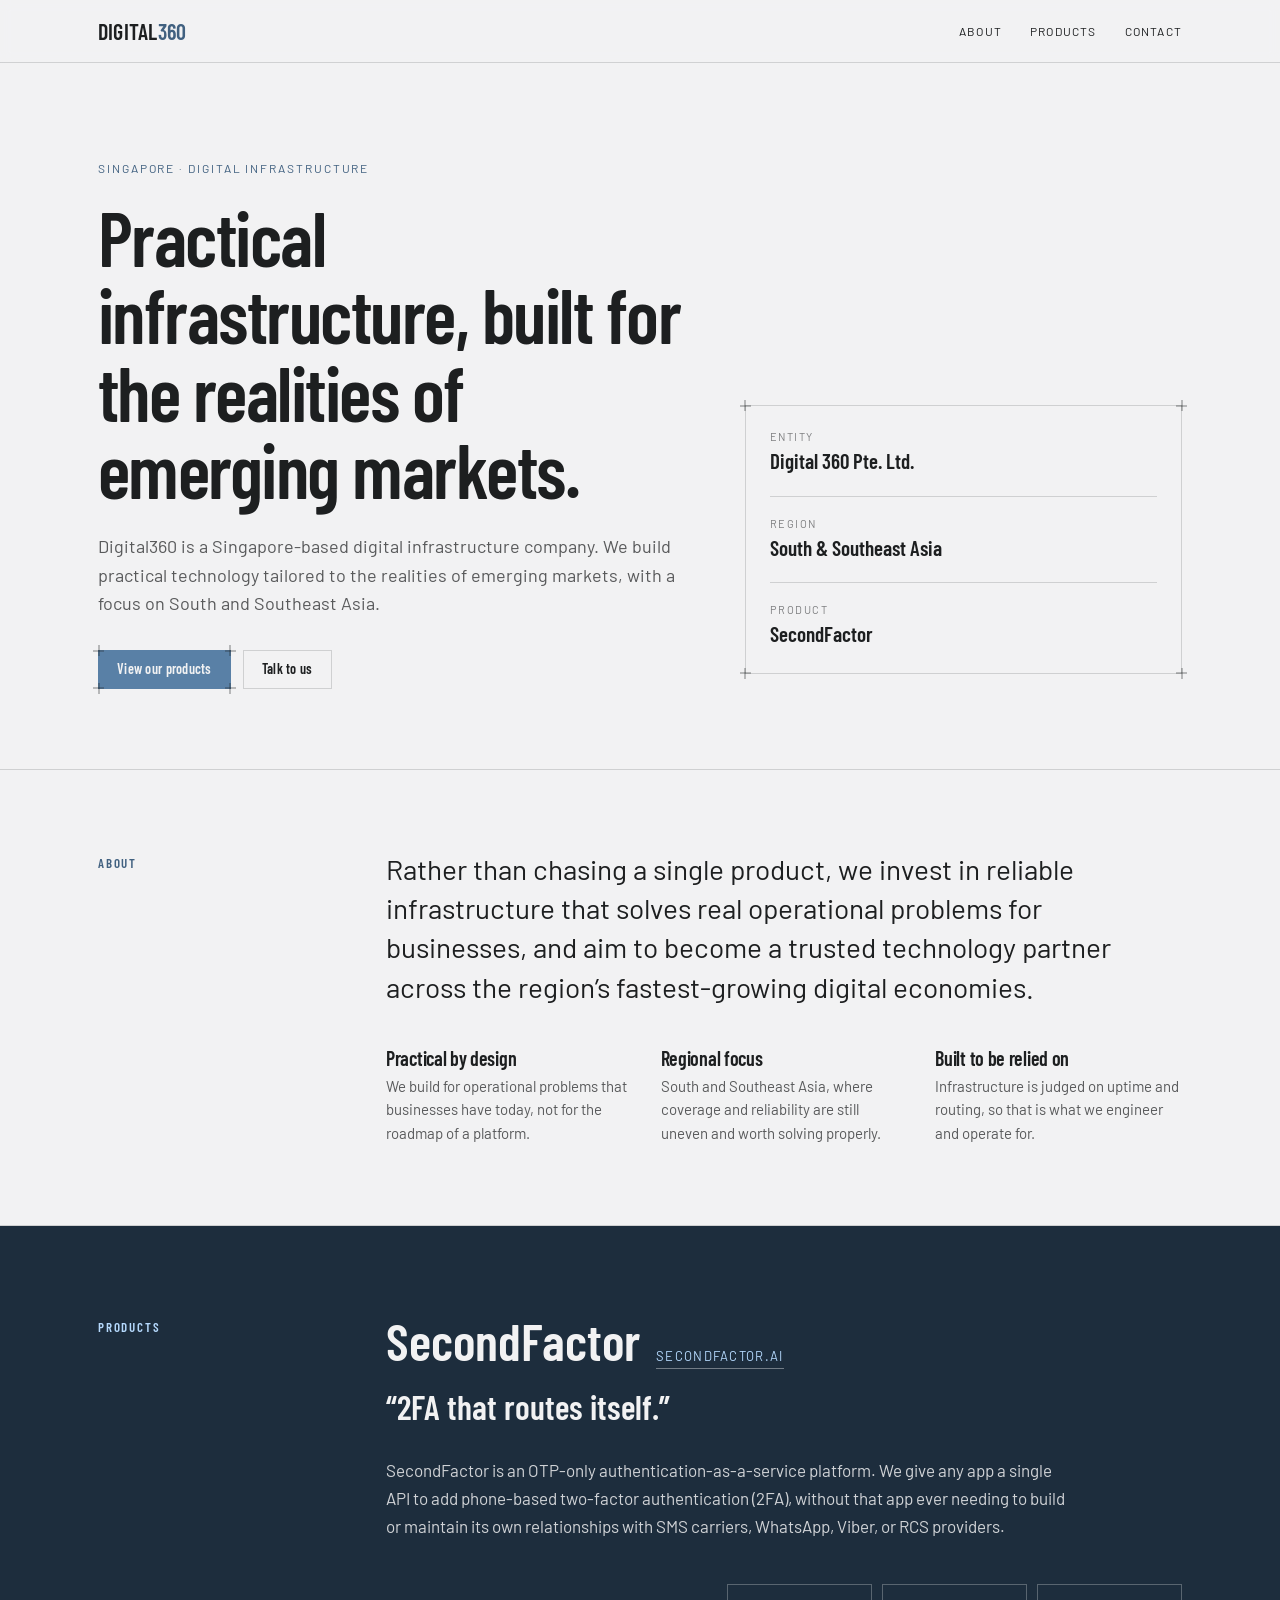
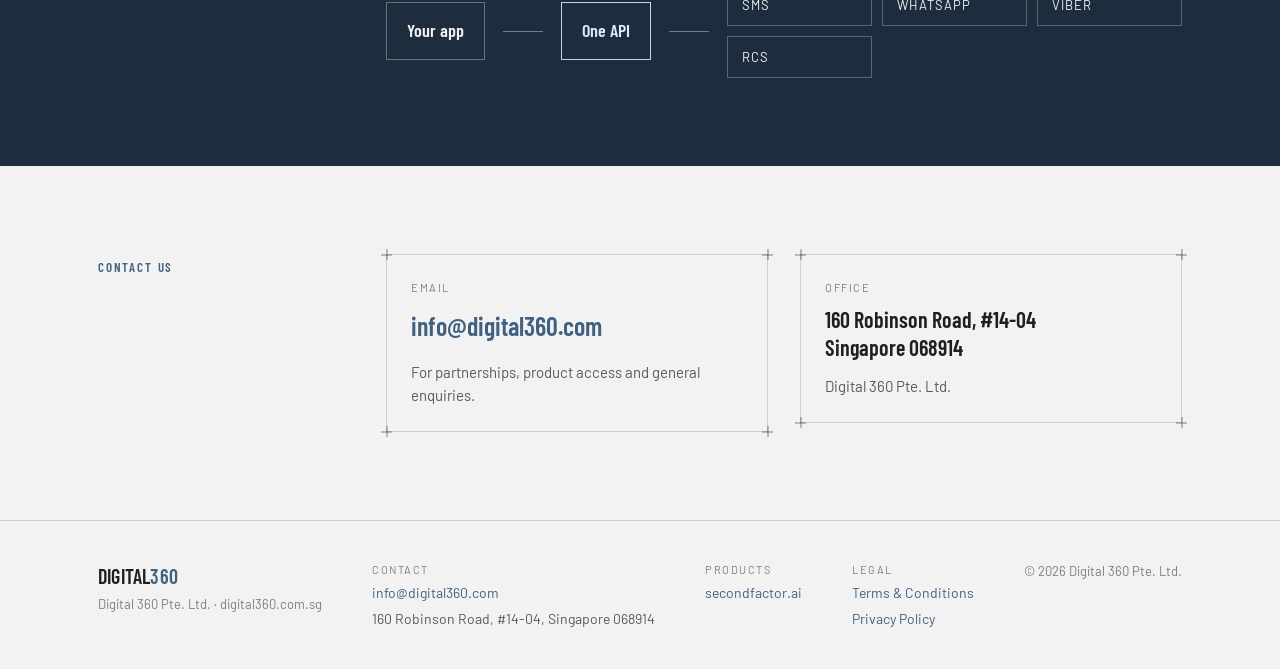
==== index.html @ 9bb86b34 "initial" ====
<!DOCTYPE html>
<html lang="en">
<head>
<meta charset="utf-8">
<meta name="viewport" content="width=device-width, initial-scale=1">
<title>Digital360 — Digital infrastructure, Singapore</title>
<meta name="description" content="Digital360 is a Singapore-based digital infrastructure company building practical technology for emerging markets across South and Southeast Asia.">
<link rel="preconnect" href="https://fonts.googleapis.com">
<link rel="preconnect" href="https://fonts.gstatic.com" crossorigin>
<link rel="stylesheet" href="https://fonts.googleapis.com/css2?family=Barlow:wght@400;500;700&family=Barlow+Condensed:wght@400;600&display=swap">
<link rel="stylesheet" href="css/styles.css">
</head>
<body>

<header class="site-header">
  <div class="wrap">
    <a class="brand" href="#top">DIGITAL<span>360</span></a>
    <nav class="site-nav">
      <a href="#about">About</a>
      <a href="#products">Products</a>
      <a href="#contact">Contact</a>
    </nav>
  </div>
</header>

<main>

  <section class="hero rule" id="top">
    <div class="wrap">
      <div class="hero-grid">
        <div>
          <span class="eyebrow">Singapore · Digital Infrastructure</span>
          <h1>Practical infrastructure, built for the realities of emerging markets.</h1>
          <p class="hero-lede">Digital360 is a Singapore-based digital infrastructure company. We build practical technology tailored to the realities of emerging markets, with a focus on South and Southeast Asia.</p>
          <div class="hero-actions">
            <a class="btn btn-primary blueprint" href="#products"><i class="corner tl"></i><i class="corner tr"></i><i class="corner bl"></i><i class="corner br"></i>View our products</a>
            <a class="btn btn-secondary" href="#contact">Talk to us</a>
          </div>
        </div>
        <dl class="facts blueprint">
          <i class="corner tl"></i><i class="corner tr"></i><i class="corner bl"></i><i class="corner br"></i>
          <div>
            <dt class="label">Entity</dt>
            <dd>Digital 360 Pte. Ltd.</dd>
          </div>
          <div class="divider"></div>
          <div>
            <dt class="label">Region</dt>
            <dd>South &amp; Southeast Asia</dd>
          </div>
          <div class="divider"></div>
          <div>
            <dt class="label">Product</dt>
            <dd>SecondFactor</dd>
          </div>
        </dl>
      </div>
    </div>
  </section>

  <section class="section rule" id="about">
    <div class="wrap">
      <div class="section-grid">
        <h2 class="section-label">About</h2>
        <div>
          <p class="statement">Rather than chasing a single product, we invest in reliable infrastructure that solves real operational problems for businesses, and aim to become a trusted technology partner across the region&rsquo;s fastest-growing digital economies.</p>
          <div class="points">
            <div>
              <h3>Practical by design</h3>
              <p>We build for operational problems that businesses have today, not for the roadmap of a platform.</p>
            </div>
            <div>
              <h3>Regional focus</h3>
              <p>South and Southeast Asia, where coverage and reliability are still uneven and worth solving properly.</p>
            </div>
            <div>
              <h3>Built to be relied on</h3>
              <p>Infrastructure is judged on uptime and routing, so that is what we engineer and operate for.</p>
            </div>
          </div>
        </div>
      </div>
    </div>
  </section>

  <section class="products" id="products">
    <div class="wrap">
      <div class="section-grid">
        <h2 class="section-label">Products</h2>
        <div>
          <div class="product-head">
            <span class="product-name">SecondFactor</span>
            <a class="product-link" href="https://secondfactor.ai" target="_blank" rel="noopener">secondfactor.ai</a>
          </div>
          <p class="product-claim">&ldquo;2FA that routes itself.&rdquo;</p>
          <p class="product-body">SecondFactor is an OTP-only authentication-as-a-service platform. We give any app a single API to add phone-based two-factor authentication (2FA), without that app ever needing to build or maintain its own relationships with SMS carriers, WhatsApp, Viber, or RCS providers.</p>
          <div class="routing">
            <div class="node">Your app</div>
            <div class="link"></div>
            <div class="node api">One API</div>
            <div class="link"></div>
            <div class="channels">
              <div class="channel">SMS</div>
              <div class="channel">WhatsApp</div>
              <div class="channel">Viber</div>
              <div class="channel">RCS</div>
            </div>
          </div>
        </div>
      </div>
    </div>
  </section>

  <section class="contact" id="contact">
    <div class="wrap">
      <div class="section-grid">
        <h2 class="section-label">Contact us</h2>
        <div class="contact-cards">
          <div class="contact-card blueprint">
            <i class="corner tl"></i><i class="corner tr"></i><i class="corner bl"></i><i class="corner br"></i>
            <span class="label">Email</span>
            <a class="big" href="mailto:info@digital360.com">info@digital360.com</a>
            <p>For partnerships, product access and general enquiries.</p>
          </div>
          <div class="contact-card blueprint">
            <i class="corner tl"></i><i class="corner tr"></i><i class="corner bl"></i><i class="corner br"></i>
            <span class="label">Office</span>
            <div class="addr">160 Robinson Road, #14-04<br>Singapore 068914</div>
            <p>Digital 360 Pte. Ltd.</p>
          </div>
        </div>
      </div>
    </div>
  </section>

</main>

<footer class="site-footer">
  <div class="wrap">
    <div>
      <span class="brand">DIGITAL<span>360</span></span>
      <span class="fine">Digital 360 Pte. Ltd. · digital360.com.sg</span>
    </div>
    <div class="col">
      <span class="label">Contact</span>
      <a href="mailto:info@digital360.com">info@digital360.com</a>
      <span class="addr">160 Robinson Road, #14-04, Singapore 068914</span>
    </div>
    <div class="col">
      <span class="label">Products</span>
      <a href="https://secondfactor.ai" target="_blank" rel="noopener">secondfactor.ai</a>
    </div>
    <div class="col">
      <span class="label">Legal</span>
      <a href="terms.html" target="_blank" rel="noopener">Terms &amp; Conditions</a>
      <a href="privacy.html" target="_blank" rel="noopener">Privacy Policy</a>
    </div>
    <div class="fine">© <span data-year>2026</span> Digital 360 Pte. Ltd.</div>
  </div>
</footer>

<script src="js/main.js"></script>
</body>
</html>
---- css/styles.css ----
/* Digital360 — digital360.com.sg
   Design tokens from the Industry design system. */

:root {
  --bg: #f2f2f3;
  --surface: #e9e9ea;
  --text: #1d1f20;
  --muted: rgba(29, 31, 32, 0.72);
  --faint: rgba(29, 31, 32, 0.55);
  --divider: rgba(29, 31, 32, 0.16);
  --accent: #5980a6;
  --accent-200: #d6ebff;
  --accent-300: #b5d9fd;
  --accent-600: #597ea3;
  --accent-700: #416180;
  --accent-900: #1d2d3d;
  --paper: #f2f2f3;
  --font-heading: "Barlow Condensed", system-ui, sans-serif;
  --font-body: "Barlow", system-ui, sans-serif;
  --wrap: 1140px;
}

*, *::before, *::after { box-sizing: border-box; }

html { scroll-behavior: smooth; }

body {
  margin: 0;
  background: var(--bg);
  color: var(--text);
  font-family: var(--font-body);
  font-size: 15px;
  line-height: 1.55;
  -webkit-font-smoothing: antialiased;
}

h1, h2, h3, h4 {
  font-family: var(--font-heading);
  font-weight: 600;
  line-height: 1.12;
  letter-spacing: -0.015em;
  margin: 0;
}

p { margin: 0; }

a { color: var(--accent-700); text-decoration: none; text-underline-offset: 3px; }
a:hover { color: var(--accent-900); text-decoration: underline; }

:focus { outline: none; }
:focus-visible { outline: 2px solid var(--accent); outline-offset: 2px; }
::selection { background: rgba(89, 128, 166, 0.3); }

.wrap { max-width: var(--wrap); margin: 0 auto; padding: 0 28px; }
.rule { border-bottom: 1px solid var(--divider); }

/* blueprint frame */
.blueprint { position: relative; border: 1px solid var(--divider); border-radius: 0; }
.blueprint > .corner { position: absolute; width: 11px; height: 11px; color: rgba(29, 31, 32, 0.55); }
.blueprint > .corner::before,
.blueprint > .corner::after { content: ""; position: absolute; background: currentColor; }
.blueprint > .corner::before { left: 50%; top: 0; width: 1px; height: 100%; transform: translateX(-0.5px); }
.blueprint > .corner::after { top: 50%; left: 0; height: 1px; width: 100%; transform: translateY(-0.5px); }
.blueprint > .corner.tl { left: -6px; top: -6px; }
.blueprint > .corner.tr { right: -6px; top: -6px; }
.blueprint > .corner.bl { left: -6px; bottom: -6px; }
.blueprint > .corner.br { right: -6px; bottom: -6px; }

/* buttons */
.btn {
  display: inline-flex;
  align-items: center;
  justify-content: center;
  gap: 6px;
  padding: 10px 18px;
  font-family: var(--font-heading);
  font-weight: 600;
  font-size: 14px;
  line-height: 1.2;
  letter-spacing: 0.02em;
  color: var(--text);
  background: transparent;
  border: 1px solid transparent;
  border-radius: 0;
  cursor: pointer;
  text-decoration: none;
}
.btn:hover { text-decoration: none; }
.btn-primary { background: var(--accent); color: var(--paper); }
.btn-primary:hover { background: var(--accent-600); color: var(--paper); }
.btn-primary:active { background: var(--accent-700); }
.btn-secondary { border-color: var(--divider); color: var(--text); }
.btn-secondary:hover { background: rgba(29, 31, 32, 0.07); color: var(--text); }
.btn-secondary:active { background: rgba(29, 31, 32, 0.14); }

/* labels */
.eyebrow { font-size: 12px; letter-spacing: 0.16em; text-transform: uppercase; color: var(--accent-700); }
.label { font-size: 11px; letter-spacing: 0.14em; text-transform: uppercase; color: var(--faint); }
.section-label { font-size: 13px; letter-spacing: 0.14em; text-transform: uppercase; color: var(--accent-700); margin: 6px 0 0; }

/* header */
.site-header {
  position: sticky;
  top: 0;
  z-index: 20;
  background: rgba(242, 242, 243, 0.92);
  backdrop-filter: blur(6px);
  border-bottom: 1px solid var(--divider);
}
.site-header .wrap {
  display: flex;
  align-items: center;
  justify-content: space-between;
  gap: 24px;
  padding-top: 14px;
  padding-bottom: 14px;
}
.brand { font-family: var(--font-heading); font-weight: 600; font-size: 22px; letter-spacing: 0.01em; color: var(--text); }
.brand:hover { color: var(--text); text-decoration: none; }
.brand span { color: var(--accent-700); }
.site-nav { display: flex; align-items: center; gap: 28px; }
.site-nav a { font-size: 12px; letter-spacing: 0.1em; text-transform: uppercase; color: var(--text); }
.site-nav a:hover { color: var(--accent-700); text-decoration: none; }

/* hero */
.hero { padding: 96px 0 80px; }
.hero-grid { display: grid; grid-template-columns: minmax(0, 1.35fr) minmax(0, 1fr); gap: 56px; align-items: end; }
.hero .eyebrow { display: block; margin-bottom: 20px; }
.hero h1 {
  font-size: clamp(40px, 6vw, 76px);
  line-height: 1.02;
  letter-spacing: -0.02em;
  margin-bottom: 24px;
  max-width: 15em;
  text-wrap: pretty;
}
.hero-lede { font-size: 18px; line-height: 1.6; max-width: 34em; margin-bottom: 32px; color: var(--muted); }
.hero-actions { display: flex; gap: 12px; flex-wrap: wrap; }

.facts { padding: 22px 24px; display: grid; gap: 18px; }
.facts .divider { height: 1px; background: var(--divider); }
.facts dt { margin: 0; }
.facts dd { margin: 0; font-family: var(--font-heading); font-weight: 600; font-size: 21px; }

/* sections */
.section { padding: 80px 0; }
.section-grid { display: grid; grid-template-columns: minmax(0, 240px) minmax(0, 1fr); gap: 48px; }
.statement { font-size: clamp(21px, 2.4vw, 28px); line-height: 1.4; margin-bottom: 40px; max-width: 30em; text-wrap: pretty; }
.points { display: grid; grid-template-columns: repeat(auto-fit, minmax(220px, 1fr)); gap: 28px; }
.points h3 { font-size: 20px; margin-bottom: 6px; }
.points p { color: var(--muted); }

/* products */
.products { background: var(--accent-900); color: var(--paper); padding: 88px 0; }
.products .section-label { color: var(--accent-300); }
.product-head { display: flex; align-items: baseline; gap: 16px; flex-wrap: wrap; margin-bottom: 18px; }
.product-name { font-family: var(--font-heading); font-weight: 600; font-size: clamp(34px, 4.4vw, 52px); line-height: 1; }
.product-link {
  font-size: 13px;
  letter-spacing: 0.1em;
  text-transform: uppercase;
  color: var(--accent-300);
  border-bottom: 1px solid rgba(242, 242, 243, 0.4);
  padding-bottom: 2px;
}
.product-link:hover { color: var(--paper); text-decoration: none; }
.product-claim { font-family: var(--font-heading); font-weight: 600; font-size: clamp(24px, 3vw, 34px); line-height: 1.2; margin-bottom: 28px; }
.product-body { font-size: 17px; line-height: 1.65; max-width: 40em; color: rgba(242, 242, 243, 0.84); }

.routing { margin-top: 44px; display: flex; align-items: center; gap: 18px; flex-wrap: wrap; }
.routing .node { border: 1px solid rgba(242, 242, 243, 0.35); padding: 14px 20px; font-family: var(--font-heading); font-weight: 600; font-size: 18px; }
.routing .node.api { border-color: var(--accent-300); color: var(--accent-200); }
.routing .link { flex: 0 0 40px; height: 1px; background: rgba(242, 242, 243, 0.4); }
.routing .channels { display: grid; grid-template-columns: repeat(auto-fit, minmax(110px, 1fr)); gap: 10px; flex: 1 1 300px; }
.routing .channel {
  border: 1px solid rgba(242, 242, 243, 0.28);
  padding: 10px 14px;
  font-size: 13px;
  letter-spacing: 0.08em;
  text-transform: uppercase;
  transition: border-color 0.15s ease;
}
.routing .channel:hover { border-color: var(--accent); }

/* contact */
.contact { padding: 88px 0; }
.contact-cards { display: grid; grid-template-columns: repeat(auto-fit, minmax(260px, 1fr)); gap: 32px; align-items: start; }
.contact-card { padding: 24px; }
.contact-card .label { display: block; margin-bottom: 10px; }
.contact-card .big { font-family: var(--font-heading); font-weight: 600; font-size: 26px; }
.contact-card .addr { font-family: var(--font-heading); font-weight: 600; font-size: 22px; line-height: 1.25; }
.contact-card p { margin-top: 14px; color: var(--muted); }

/* footer */
.site-footer { border-top: 1px solid var(--divider); }
.site-footer .wrap {
  padding-top: 40px;
  padding-bottom: 40px;
  display: flex;
  gap: 28px;
  flex-wrap: wrap;
  justify-content: space-between;
  align-items: flex-start;
}
.site-footer .col { display: grid; gap: 4px; font-size: 14px; }
.site-footer .brand { font-size: 20px; display: block; }
.site-footer .fine { font-size: 13px; color: var(--faint); }
.site-footer .addr { color: var(--muted); }

/* legal pages */
.legal-header { border-bottom: 1px solid var(--text); }
.legal-header .wrap {
  display: flex;
  align-items: center;
  justify-content: space-between;
  gap: 20px;
  padding-top: 14px;
  padding-bottom: 14px;
}
.legal-back { font-size: 12px; letter-spacing: 0.1em; text-transform: uppercase; }
.legal-main { max-width: 1000px; margin: 0 auto; padding: 64px 28px 0; }
.legal-main h1 { font-size: clamp(36px, 6vw, 62px); line-height: 1.02; letter-spacing: -0.02em; margin: 18px 0 20px; }
.legal-date { font-size: 13px; letter-spacing: 0.12em; text-transform: uppercase; color: var(--faint); margin-bottom: 40px; }
.legal-body { border-top: 1px solid var(--text); }
.legal-section { display: grid; grid-template-columns: minmax(0, 200px) minmax(0, 1fr); gap: 40px; padding: 30px 0; border-bottom: 1px solid var(--divider); }
.legal-section:last-child { border-bottom: 0; }
.legal-section h2 { font-size: 20px; line-height: 1.2; }
.legal-section p { margin-bottom: 14px; font-size: 16px; line-height: 1.7; color: rgba(29, 31, 32, 0.82); }
.legal-section p:last-child { margin-bottom: 0; }
.legal-section ul { margin: 0 0 14px; padding-left: 20px; display: grid; gap: 10px; }
.legal-section ul:last-child { margin-bottom: 0; }
.legal-section li { font-size: 16px; line-height: 1.65; color: rgba(29, 31, 32, 0.82); }
.legal-caps { font-size: 14px; letter-spacing: 0.02em; }
.legal-footer { border-top: 1px solid var(--divider); margin-top: 56px; }
.legal-footer .inner {
  max-width: 1000px;
  margin: 0 auto;
  padding: 28px;
  display: flex;
  gap: 22px;
  flex-wrap: wrap;
  justify-content: space-between;
  font-size: 13px;
  color: var(--faint);
}
.legal-footer .links { display: flex; gap: 22px; flex-wrap: wrap; }

/* responsive */
@media (max-width: 860px) {
  .hero { padding: 64px 0 56px; }
  .hero-grid,
  .section-grid,
  .legal-section { grid-template-columns: 1fr; gap: 32px; }
  .legal-section { gap: 14px; }
  .section, .products, .contact { padding: 56px 0; }
  .site-nav { gap: 16px; }
  .site-nav a { font-size: 11px; }
  .routing .link { display: none; }
}
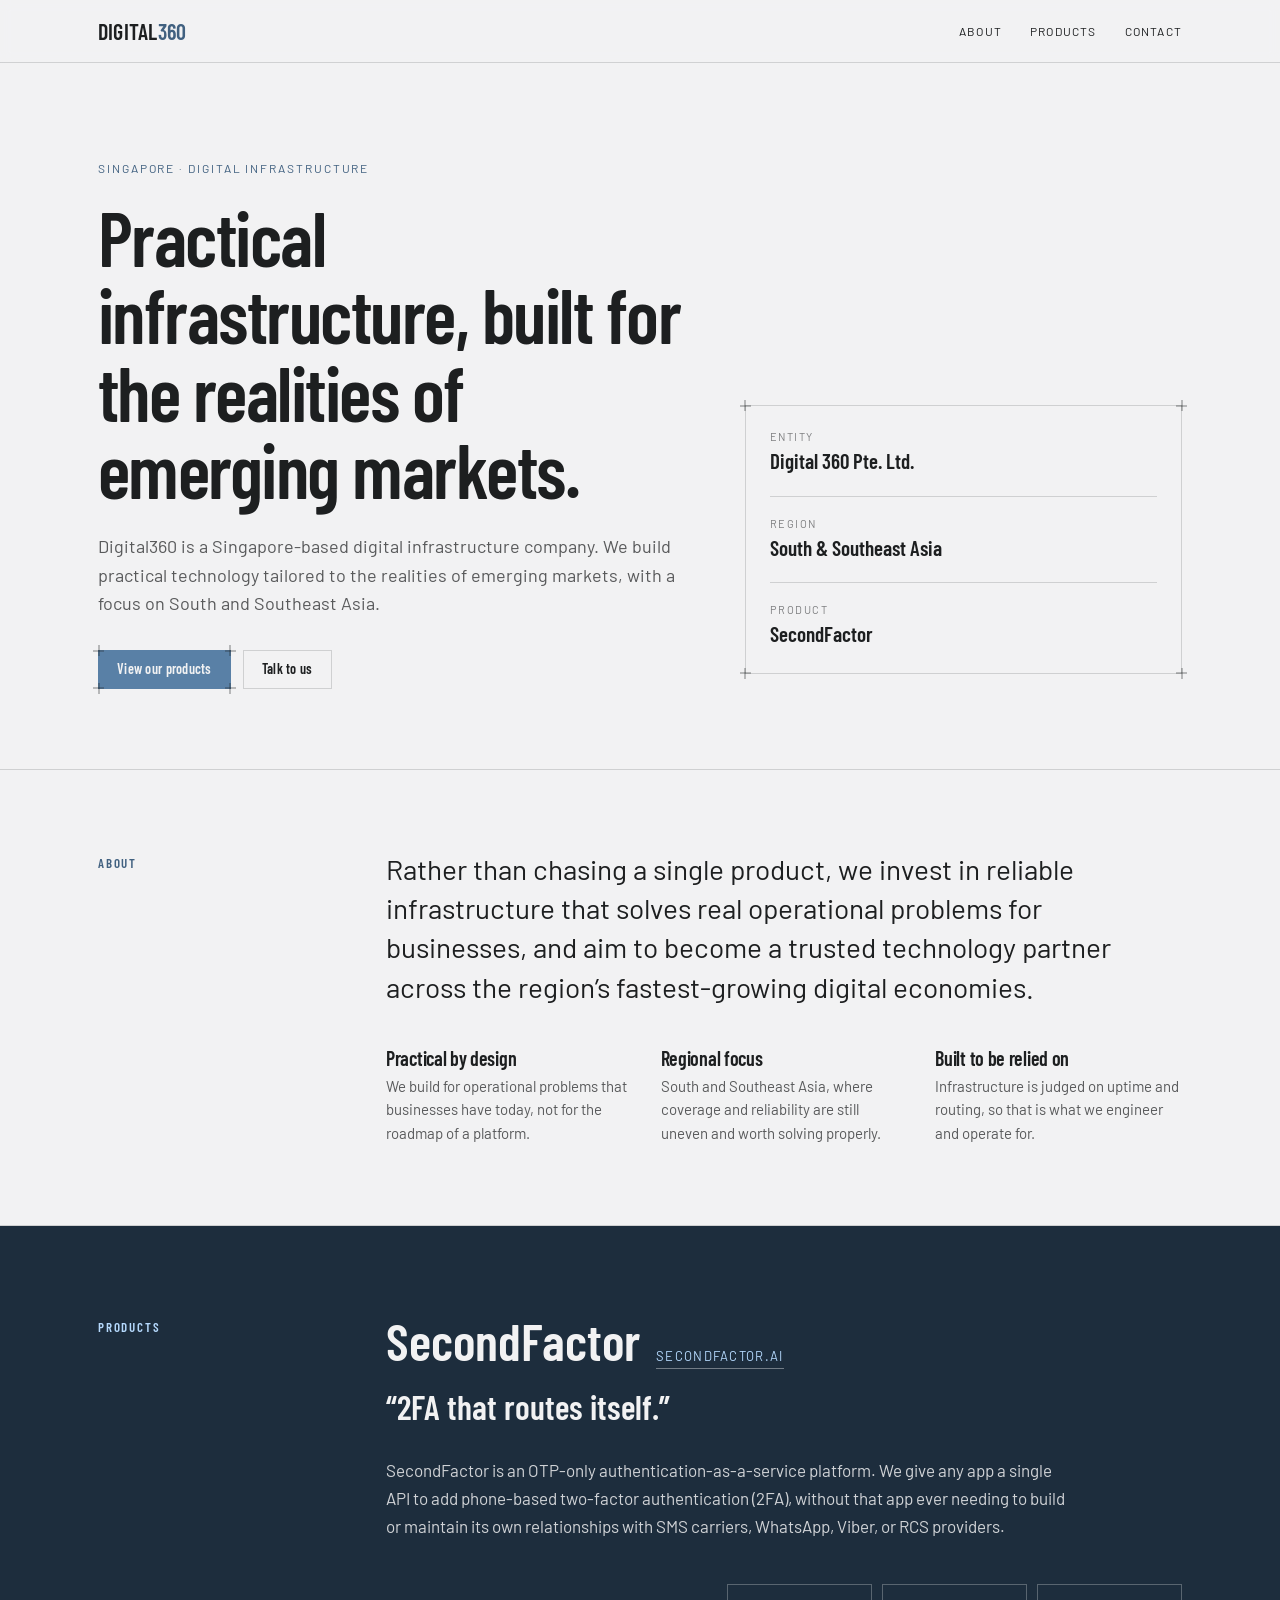
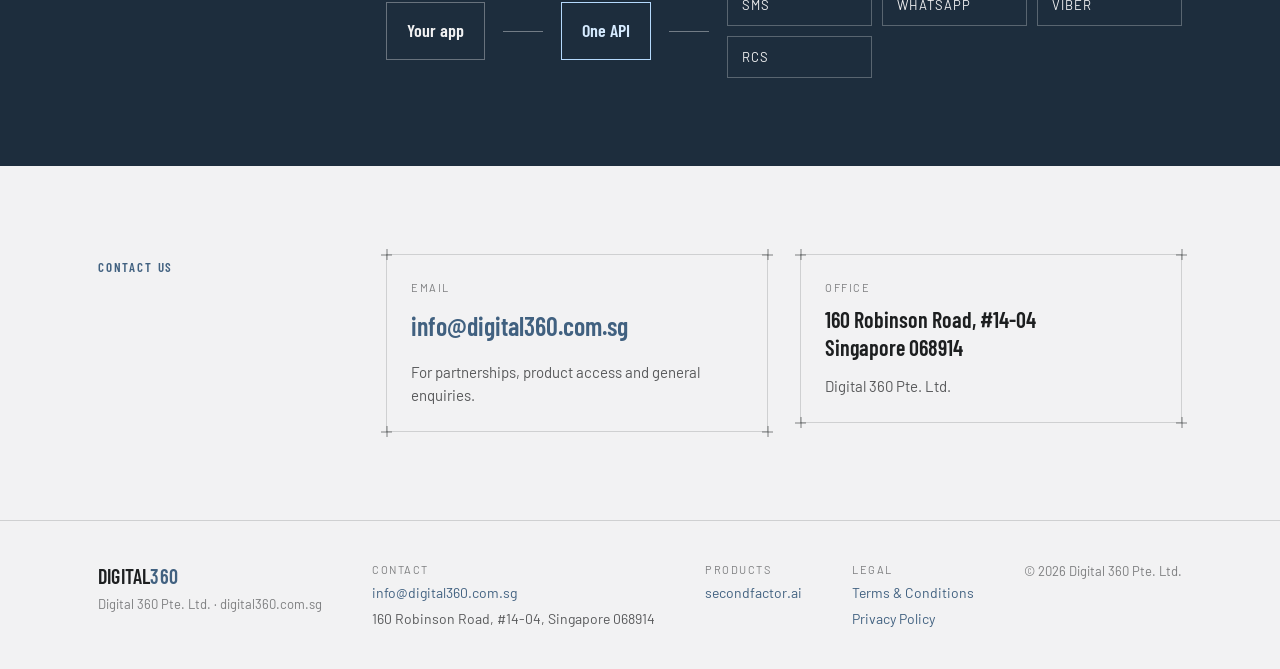
==== commit e5d77115: "fix" ====
--- a/index.html
+++ b/index.html
@@ -119,7 +119,7 @@
           <div class="contact-card blueprint">
             <i class="corner tl"></i><i class="corner tr"></i><i class="corner bl"></i><i class="corner br"></i>
             <span class="label">Email</span>
-            <a class="big" href="mailto:info@digital360.com">info@digital360.com</a>
+            <a class="big" href="mailto:info@digital360.com.sg">info@digital360.com.sg</a>
             <p>For partnerships, product access and general enquiries.</p>
           </div>
           <div class="contact-card blueprint">
@@ -143,7 +143,7 @@
     </div>
     <div class="col">
       <span class="label">Contact</span>
-      <a href="mailto:info@digital360.com">info@digital360.com</a>
+      <a href="mailto:info@digital360.com.sg">info@digital360.com.sg</a>
       <span class="addr">160 Robinson Road, #14-04, Singapore 068914</span>
     </div>
     <div class="col">
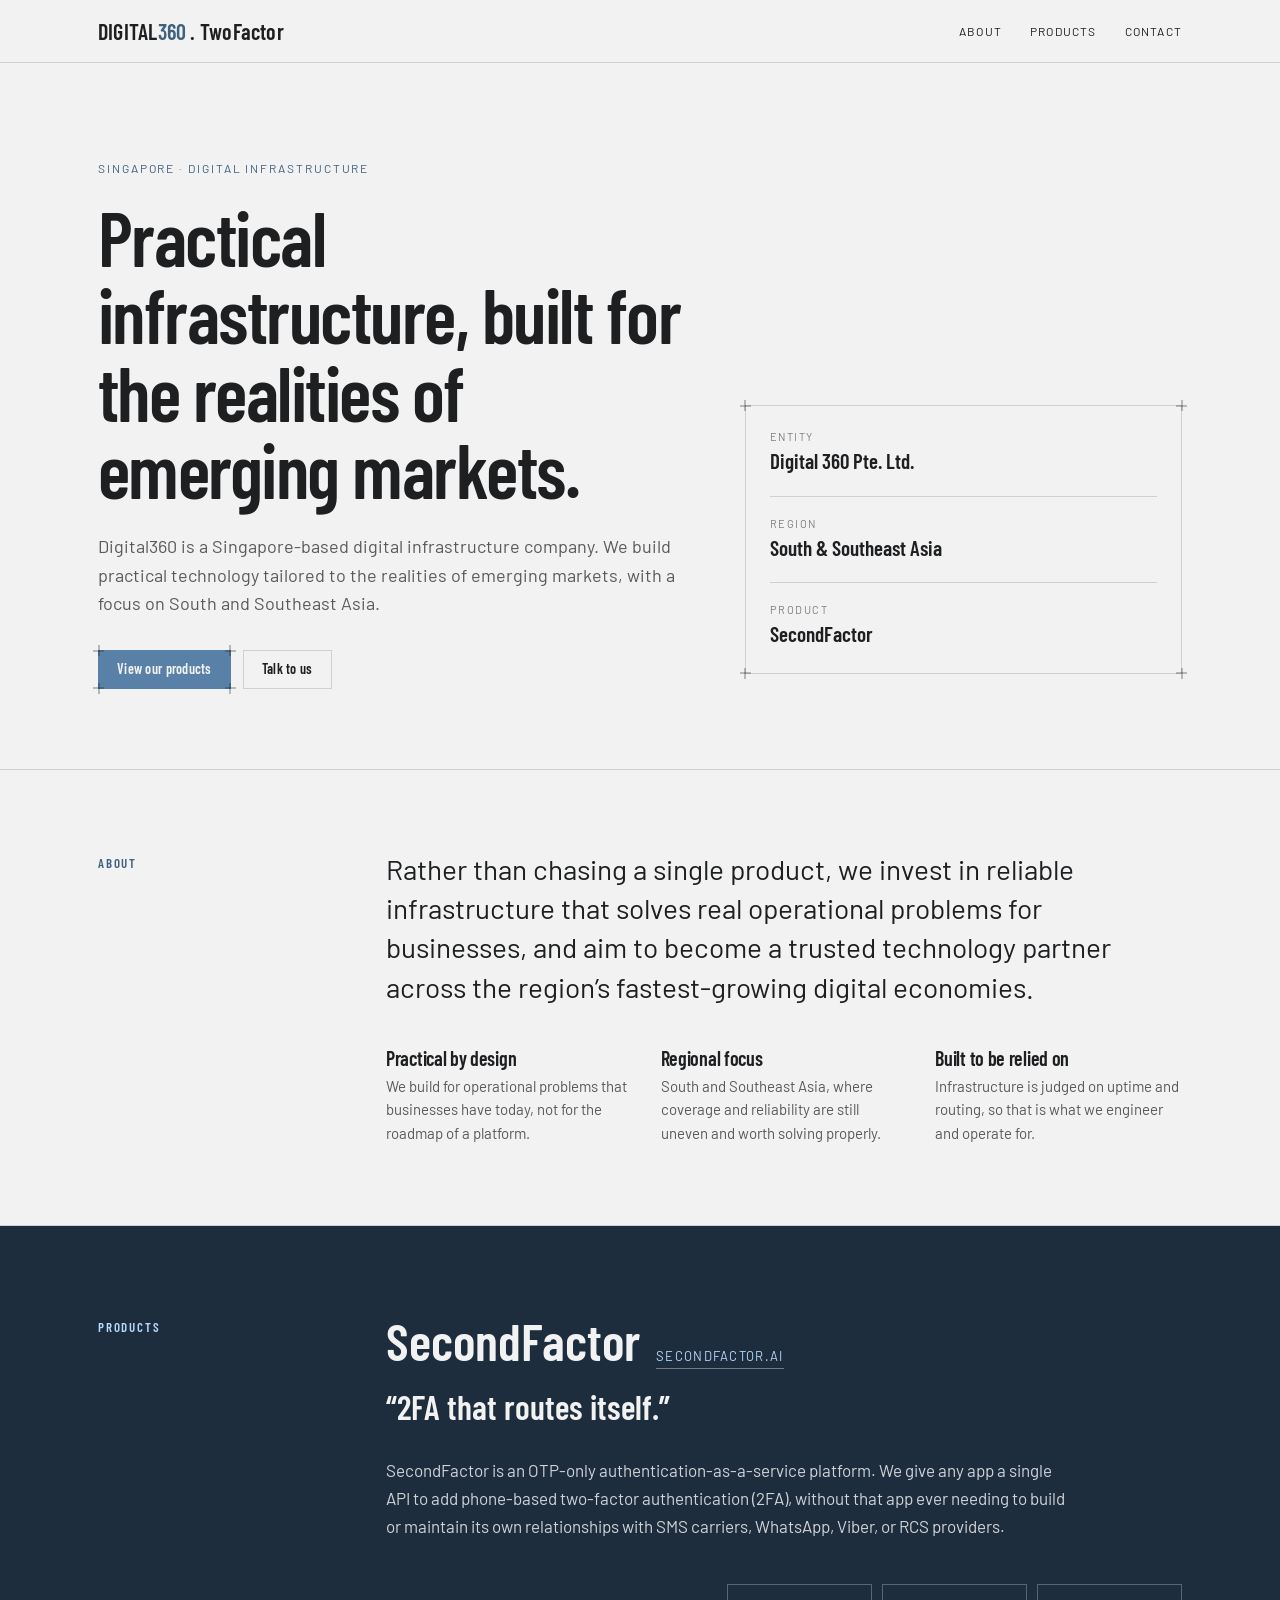
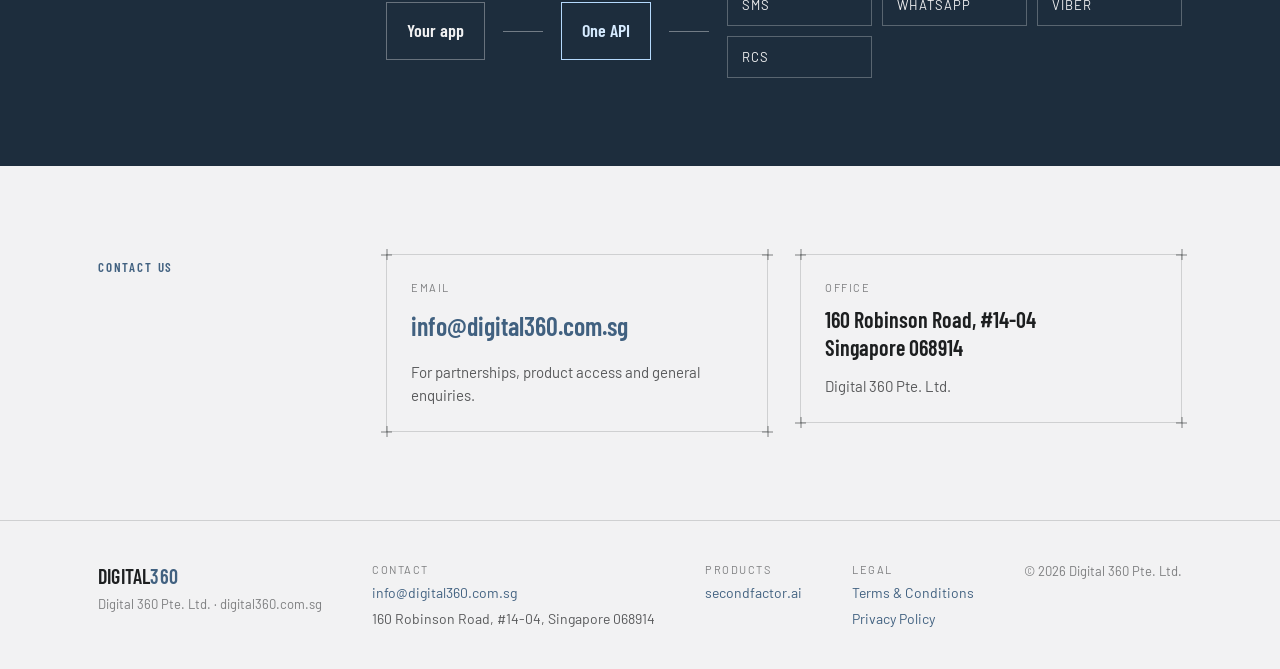
==== commit b92ceb87: "added TwoFactor" ====
--- a/index.html
+++ b/index.html
@@ -14,7 +14,7 @@
 
 <header class="site-header">
   <div class="wrap">
-    <a class="brand" href="#top">DIGITAL<span>360</span></a>
+    <a class="brand" href="#top">DIGITAL<span>360</span> . TwoFactor</a>
     <nav class="site-nav">
       <a href="#about">About</a>
       <a href="#products">Products</a>
@@ -90,7 +90,7 @@
         <div>
           <div class="product-head">
             <span class="product-name">SecondFactor</span>
-            <a class="product-link" href="https://secondfactor.ai" target="_blank" rel="noopener">secondfactor.ai</a>
+            <a class="product-link" href="https://uat-app.secondfactor.ai" target="_blank" rel="noopener">secondfactor.ai</a>
           </div>
           <p class="product-claim">&ldquo;2FA that routes itself.&rdquo;</p>
           <p class="product-body">SecondFactor is an OTP-only authentication-as-a-service platform. We give any app a single API to add phone-based two-factor authentication (2FA), without that app ever needing to build or maintain its own relationships with SMS carriers, WhatsApp, Viber, or RCS providers.</p>
@@ -148,7 +148,7 @@
     </div>
     <div class="col">
       <span class="label">Products</span>
-      <a href="https://secondfactor.ai" target="_blank" rel="noopener">secondfactor.ai</a>
+      <a href="https://uat-app.secondfactor.ai" target="_blank" rel="noopener">secondfactor.ai</a>
     </div>
     <div class="col">
       <span class="label">Legal</span>
